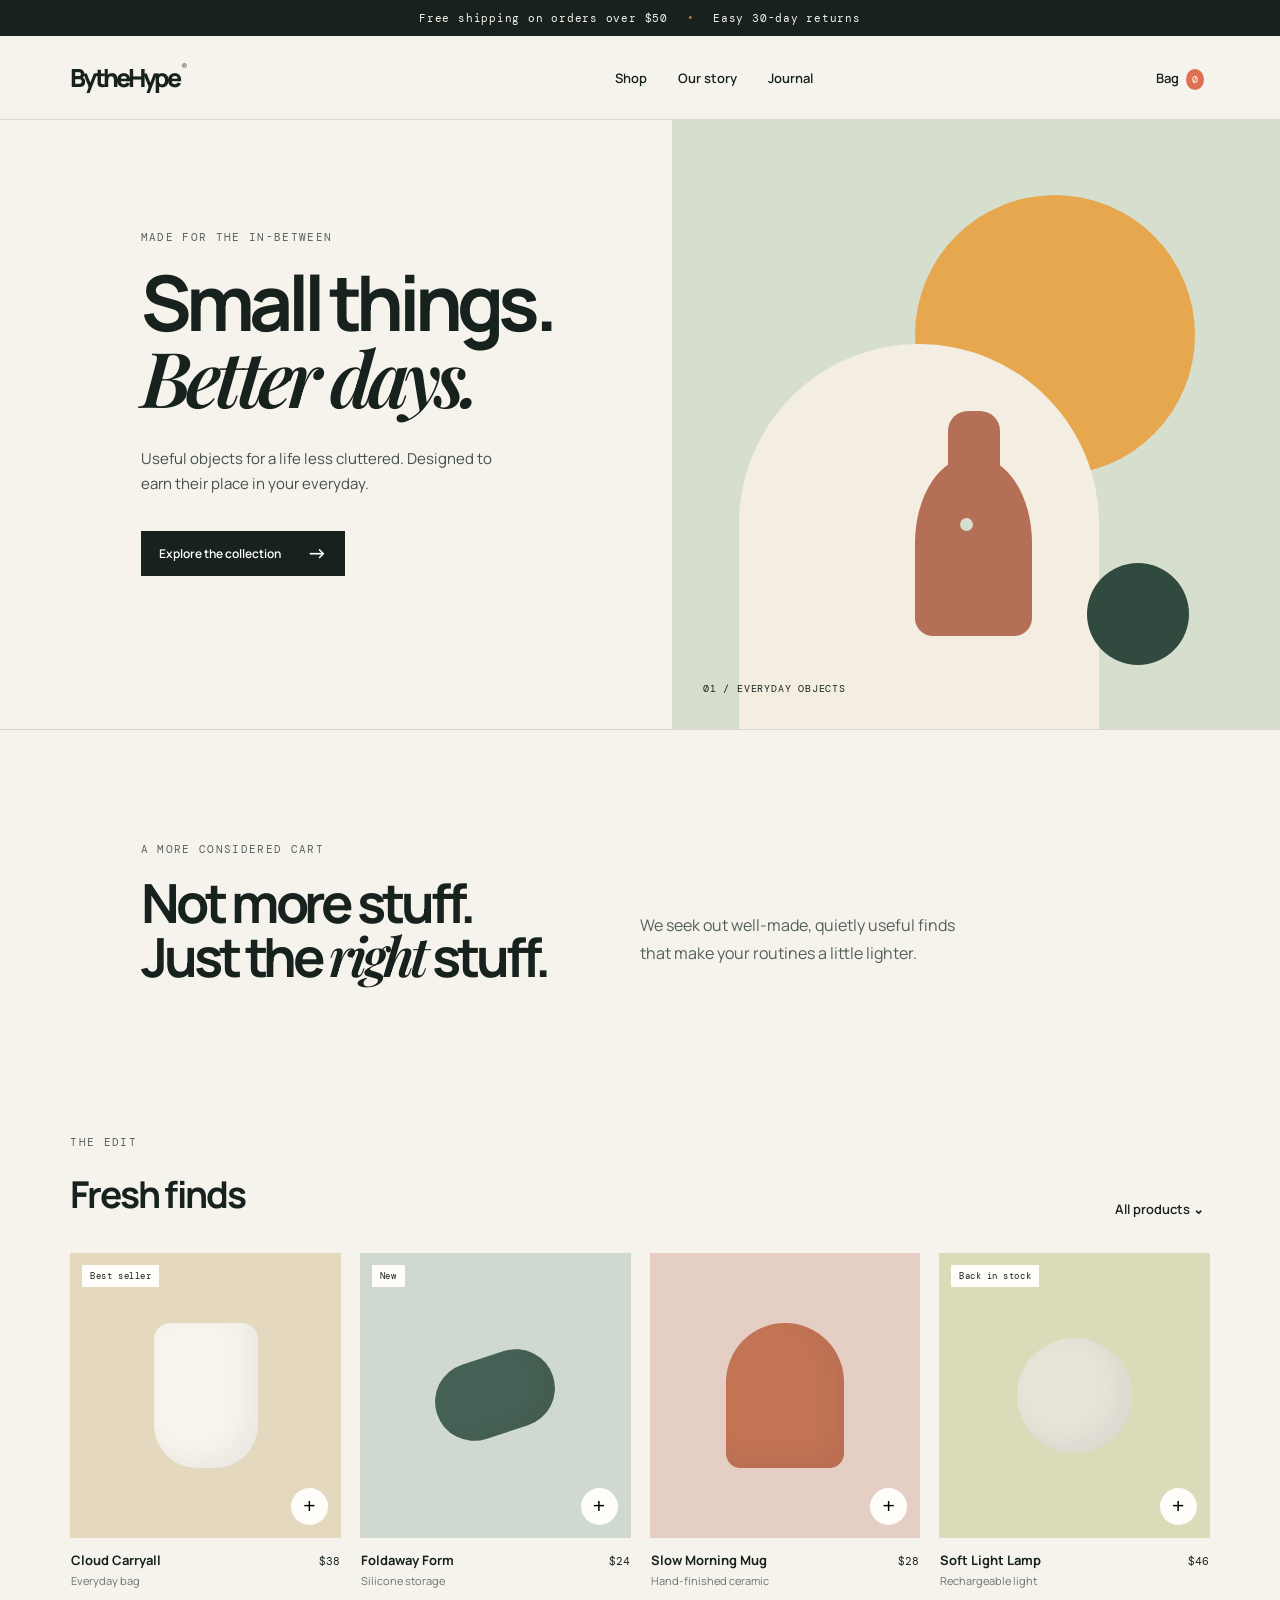
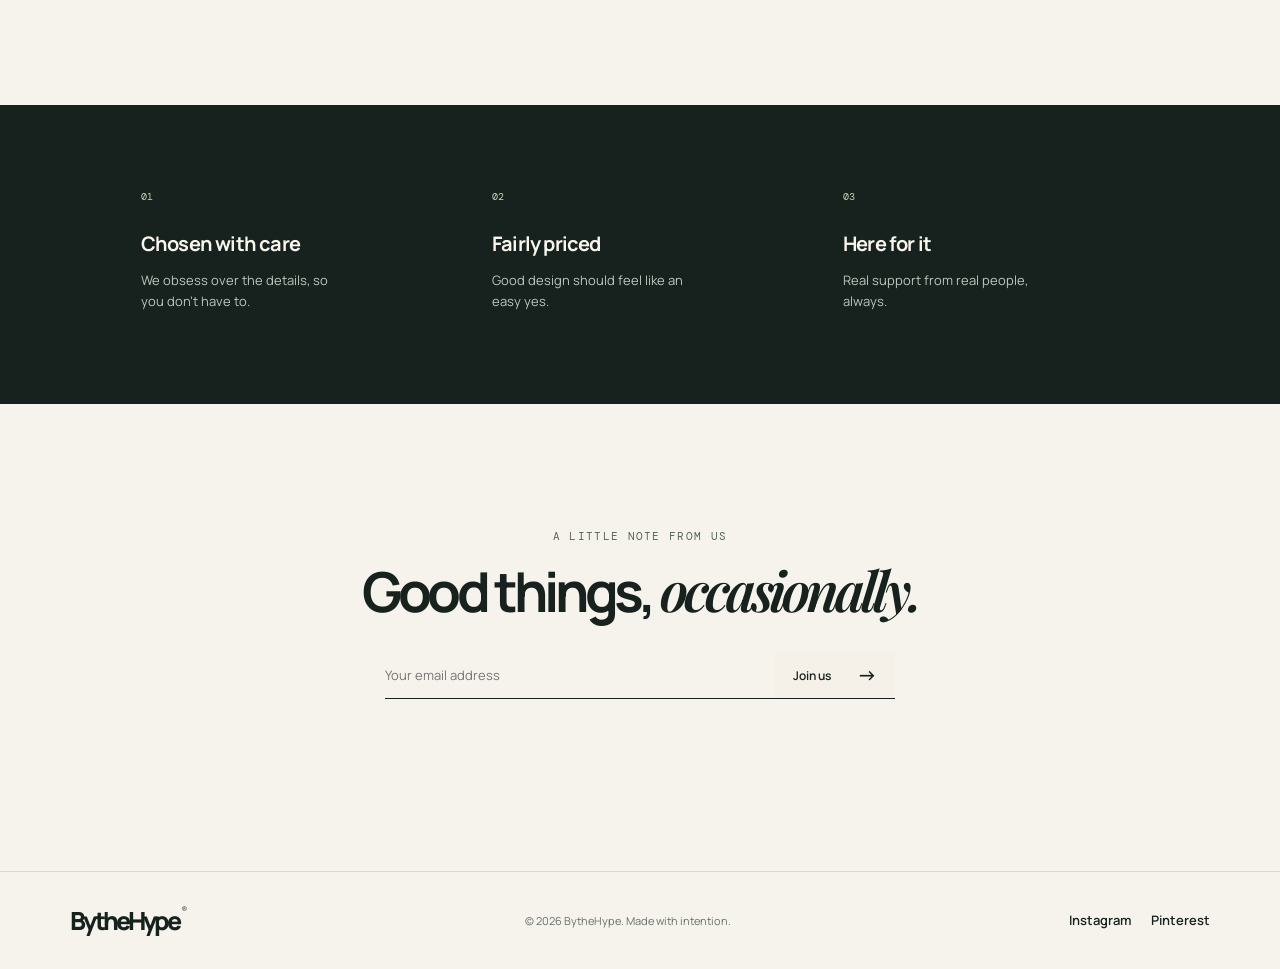
==== index.html @ 037c8b14 "Publish BytheHype storefront" ====
<!doctype html>
<html lang="en">
  <head>
    <meta charset="UTF-8" />
    <meta name="viewport" content="width=device-width, initial-scale=1.0" />
    <meta name="description" content="BytheHype — thoughtful everyday essentials." />
    <title>BytheHype — Everyday essentials</title>
    <link rel="preconnect" href="https://fonts.googleapis.com" />
    <link rel="preconnect" href="https://fonts.gstatic.com" crossorigin />
    <link href="https://fonts.googleapis.com/css2?family=DM+Mono&family=Manrope:wght@400;500;600;700;800&family=Playfair+Display:ital,wght@0,600;0,700;1,600&display=swap" rel="stylesheet" />
    <link rel="stylesheet" href="styles.css" />
  </head>
  <body>
    <div class="announcement">Free shipping on orders over $50 <span>•</span> Easy 30-day returns</div>
    <header>
      <a class="brand" href="#top">BytheHype<span>®</span></a>
      <nav aria-label="Main navigation">
        <a href="#shop">Shop</a><a href="#story">Our story</a><a href="#journal">Journal</a>
      </nav>
      <button class="cart-button" id="cartButton" aria-label="Open shopping bag">Bag <span id="cartCount">0</span></button>
    </header>

    <main id="top">
      <section class="hero">
        <div class="hero-copy">
          <p class="eyebrow">Made for the in-between</p>
          <h1>Small things.<br /><em>Better days.</em></h1>
          <p class="hero-text">Useful objects for a life less cluttered. Designed to earn their place in your everyday.</p>
          <a class="button dark" href="#shop">Explore the collection <span>→</span></a>
        </div>
        <div class="hero-art" aria-label="Minimal product arrangement illustration">
          <div class="sun"></div><div class="arch"></div><div class="vase"><i></i></div><div class="orb"></div><p>01 / EVERYDAY OBJECTS</p>
        </div>
      </section>

      <section class="intro" id="story">
        <p class="eyebrow">A more considered cart</p>
        <h2>Not more stuff.<br />Just the <em>right</em> stuff.</h2>
        <p>We seek out well-made, quietly useful finds that make your routines a little lighter.</p>
      </section>

      <section class="shop-section" id="shop">
        <div class="section-heading"><div><p class="eyebrow">The edit</p><h2>Fresh finds</h2></div><button class="text-button" id="filterButton">All products <span>⌄</span></button></div>
        <div class="products" id="products"></div>
      </section>

      <section class="promise">
        <div><span>01</span><h3>Chosen with care</h3><p>We obsess over the details, so you don't have to.</p></div>
        <div><span>02</span><h3>Fairly priced</h3><p>Good design should feel like an easy yes.</p></div>
        <div><span>03</span><h3>Here for it</h3><p>Real support from real people, always.</p></div>
      </section>

      <section class="newsletter" id="journal"><p class="eyebrow">A little note from us</p><h2>Good things, <em>occasionally.</em></h2><form id="newsletterForm"><label class="sr-only" for="email">Email address</label><input id="email" type="email" placeholder="Your email address" required /><button class="button light" type="submit">Join us <span>→</span></button></form><p class="form-message" id="formMessage" aria-live="polite"></p></section>
    </main>

    <footer><a class="brand" href="#top">BytheHype<span>®</span></a><p>© 2026 BytheHype. Made with intention.</p><div><a href="#">Instagram</a><a href="#">Pinterest</a></div></footer>
    <aside class="cart" id="cart" aria-label="Shopping bag" aria-hidden="true"><div class="cart-head"><h2>Your bag</h2><button id="closeCart" aria-label="Close cart">×</button></div><div id="cartItems" class="cart-items"><p class="empty">Your bag is waiting for something good.</p></div><div class="cart-bottom"><div><span>Subtotal</span><strong id="subtotal">$0.00</strong></div><button class="button dark full" id="checkout">Checkout <span>→</span></button></div></aside>
    <div class="overlay" id="overlay"></div>
    <script src="app.js"></script>
  </body>
</html>
---- styles.css ----
:root{--ink:#17221e;--cream:#f6f3ed;--paper:#fffdf9;--coral:#df6f52;--sage:#b7c5a7;--line:#d9d7cf}*{box-sizing:border-box}html{scroll-behavior:smooth}body{margin:0;background:var(--cream);color:var(--ink);font-family:Manrope,Arial,sans-serif}.announcement{background:var(--ink);color:#f8f5ed;text-align:center;font:11px 'DM Mono',monospace;letter-spacing:.07em;padding:11px}.announcement span{color:var(--coral);margin:0 11px}header{height:84px;padding:0 5.5vw;display:flex;align-items:center;justify-content:space-between;border-bottom:1px solid var(--line)}.brand{color:var(--ink);text-decoration:none;font-size:25px;font-weight:800;letter-spacing:-.12em}.brand span{font:8px 'DM Mono';vertical-align:top;margin-left:3px;letter-spacing:0}nav{display:flex;gap:31px;margin-left:90px}nav a,footer a{color:var(--ink);text-decoration:none;font-size:13px;font-weight:600}.cart-button,.text-button{border:0;background:none;color:var(--ink);font:600 13px Manrope;cursor:pointer}.cart-button span{background:var(--coral);border-radius:50%;color:white;font:10px 'DM Mono';padding:4px 6px;margin-left:4px}.hero{display:grid;grid-template-columns:1.05fr .95fr;min-height:610px;border-bottom:1px solid var(--line)}.hero-copy{padding:110px 9vw 85px 11vw}.eyebrow{font:11px 'DM Mono';letter-spacing:.12em;text-transform:uppercase;margin:0 0 20px;color:#56645d}.hero h1,.intro h2,.newsletter h2{font-size:clamp(48px,6vw,82px);letter-spacing:-.075em;line-height:.98;margin:0;font-weight:700}.hero h1 em,.intro em,.newsletter em{font-family:'Playfair Display',serif;font-weight:600}.hero-text{max-width:365px;line-height:1.7;font-size:15px;color:#435049;margin:29px 0 34px}.button{display:inline-flex;gap:26px;align-items:center;padding:14px 18px;text-decoration:none;border:0;font:600 12px Manrope;cursor:pointer}.dark{background:var(--ink);color:#fff}.light{background:#f5f1e8;color:var(--ink)}.button span{font-size:20px;line-height:10px}.hero-art{background:#d6dfce;position:relative;overflow:hidden}.hero-art p{position:absolute;bottom:24px;left:31px;font:10px 'DM Mono';letter-spacing:.08em}.sun{position:absolute;width:280px;height:280px;border-radius:50%;background:#e7a74f;top:75px;right:14%}.arch{position:absolute;width:360px;height:475px;border-radius:180px 180px 0 0;background:#f4eee2;bottom:-90px;left:11%}.vase{position:absolute;width:117px;height:179px;background:#b56f57;border-radius:48% 48% 18px 18px;bottom:93px;left:40%;z-index:1}.vase:before{content:'';position:absolute;width:52px;height:80px;top:-46px;left:33px;background:#b56f57;border-radius:20px 20px 0 0}.vase i{position:absolute;width:13px;height:13px;background:#d6dfce;border-radius:50%;top:61px;left:45px}.orb{position:absolute;width:102px;height:102px;border-radius:50%;background:#304a3f;bottom:64px;right:15%;z-index:1}.intro{padding:112px 11vw;display:grid;grid-template-columns:1fr 1fr;align-items:end}.intro .eyebrow{grid-column:1/-1}.intro h2{font-size:54px}.intro>p:last-child{max-width:330px;line-height:1.7;color:#526058}.shop-section{padding:40px 5.5vw 104px}.section-heading{display:flex;justify-content:space-between;align-items:end;margin-bottom:34px}.section-heading h2{font-size:37px;margin:0;letter-spacing:-.055em}.products{display:grid;grid-template-columns:repeat(4,1fr);gap:19px}.product-card{min-width:0}.product-image{height:285px;position:relative;display:flex;align-items:center;justify-content:center;overflow:hidden}.product-image .shape{box-shadow:inset -12px -10px 25px #0000000c}.product-card:nth-child(1) .product-image{background:#e4d8bf}.product-card:nth-child(2) .product-image{background:#cfd9d0}.product-card:nth-child(3) .product-image{background:#e5cfc5}.product-card:nth-child(4) .product-image{background:#d9dbb9}.shape.one{width:104px;height:145px;background:#f7f3ed;border-radius:16px 16px 43px 43px}.shape.two{width:122px;height:78px;background:#466155;border-radius:40px;transform:rotate(-18deg)}.shape.three{width:118px;height:145px;background:#c37455;border-radius:60px 60px 15px 15px}.shape.four{width:115px;height:115px;border-radius:50%;background:#e8e3d9}.tag{position:absolute;top:12px;left:12px;background:var(--paper);padding:5px 8px;font:9px 'DM Mono';letter-spacing:.06em}.quick-add{position:absolute;bottom:13px;right:13px;border:0;background:var(--paper);width:37px;height:37px;border-radius:50%;font-size:21px;cursor:pointer}.product-info{display:flex;justify-content:space-between;gap:10px;padding:13px 1px}.product-info h3,.product-info p{margin:0;font-size:13px}.product-info h3{font-weight:700}.product-info small{display:block;color:#68736d;font-size:11px;margin-top:4px}.product-info p{font-family:'DM Mono';font-size:11px;padding-top:3px}.promise{background:var(--ink);color:#f8f5ed;padding:78px 11vw;display:grid;grid-template-columns:repeat(3,1fr);gap:55px}.promise span{font:10px 'DM Mono';color:#c7d5b7}.promise h3{font-size:20px;margin:25px 0 8px;letter-spacing:-.04em}.promise p{font-size:13px;line-height:1.65;color:#bdc6be;max-width:210px}.newsletter{text-align:center;padding:125px 20px 130px}.newsletter h2{font-size:55px}.newsletter form{display:flex;justify-content:center;margin:34px auto 0;max-width:510px;border-bottom:1px solid var(--ink)}input{border:0;background:transparent;outline:0;flex:1;padding:12px 0;font:13px Manrope}.form-message{font-size:12px;min-height:18px;color:#526058}footer{display:flex;justify-content:space-between;align-items:center;border-top:1px solid var(--line);padding:30px 5.5vw}footer p{font-size:11px;color:#66716b}footer div{display:flex;gap:20px}.cart{position:fixed;z-index:4;right:0;top:0;width:min(420px,100%);height:100dvh;background:var(--paper);transform:translateX(105%);transition:.3s ease;display:flex;flex-direction:column;padding:28px}.cart.open{transform:translateX(0)}.cart-head{display:flex;justify-content:space-between;align-items:center;border-bottom:1px solid var(--line);padding-bottom:18px}.cart-head h2{font-size:24px;margin:0}.cart-head button{border:0;background:0;font-size:30px;cursor:pointer}.cart-items{flex:1;padding:18px 0}.empty{color:#66716b;font-size:14px}.cart-row{display:flex;gap:13px;margin-bottom:16px}.cart-thumb{width:57px;height:57px;background:#d6dfce}.cart-row p{margin:0;font-size:12px;line-height:1.6}.cart-row button{border:0;background:none;text-decoration:underline;font-size:11px;padding:0;cursor:pointer}.cart-bottom{border-top:1px solid var(--line);padding-top:18px}.cart-bottom>div{display:flex;justify-content:space-between;margin-bottom:15px;font-size:13px}.full{width:100%;justify-content:space-between}.overlay{position:fixed;inset:0;background:#17221e66;z-index:3;opacity:0;pointer-events:none;transition:.3s}.overlay.visible{opacity:1;pointer-events:auto}.sr-only{position:absolute;left:-9999px}@media(max-width:700px){header{height:66px;padding:0 6vw}nav{display:none}.hero{grid-template-columns:1fr}.hero-copy{padding:75px 9vw}.hero-art{height:400px}.intro{display:block;padding:80px 9vw}.intro h2{font-size:43px}.intro>p:last-child{margin-top:28px}.products{grid-template-columns:repeat(2,1fr);gap:14px}.product-image{height:210px}.shop-section{padding:30px 6vw 75px}.promise{grid-template-columns:1fr;padding:60px 9vw;gap:25px}.newsletter{padding:85px 20px}.newsletter h2{font-size:43px}.newsletter form{align-items:end}footer{flex-wrap:wrap;gap:15px}footer p{order:3;width:100%}}
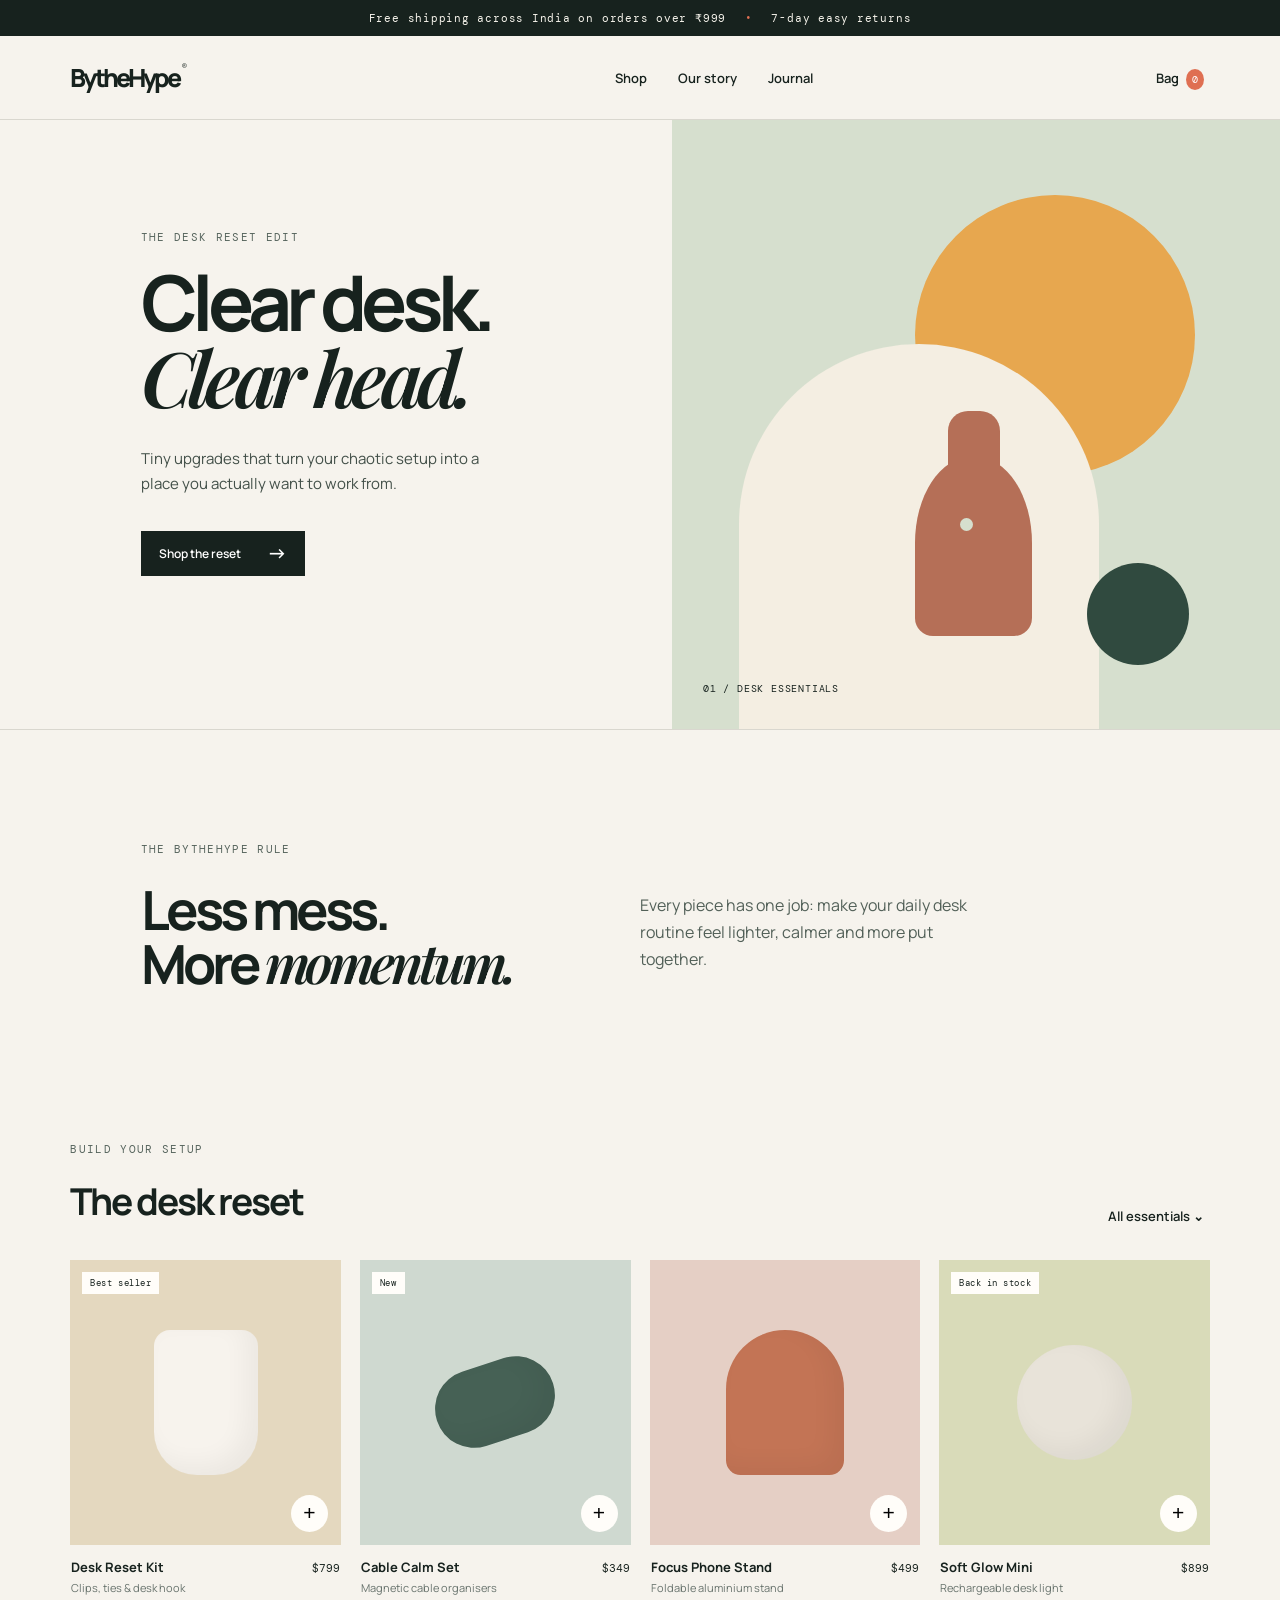
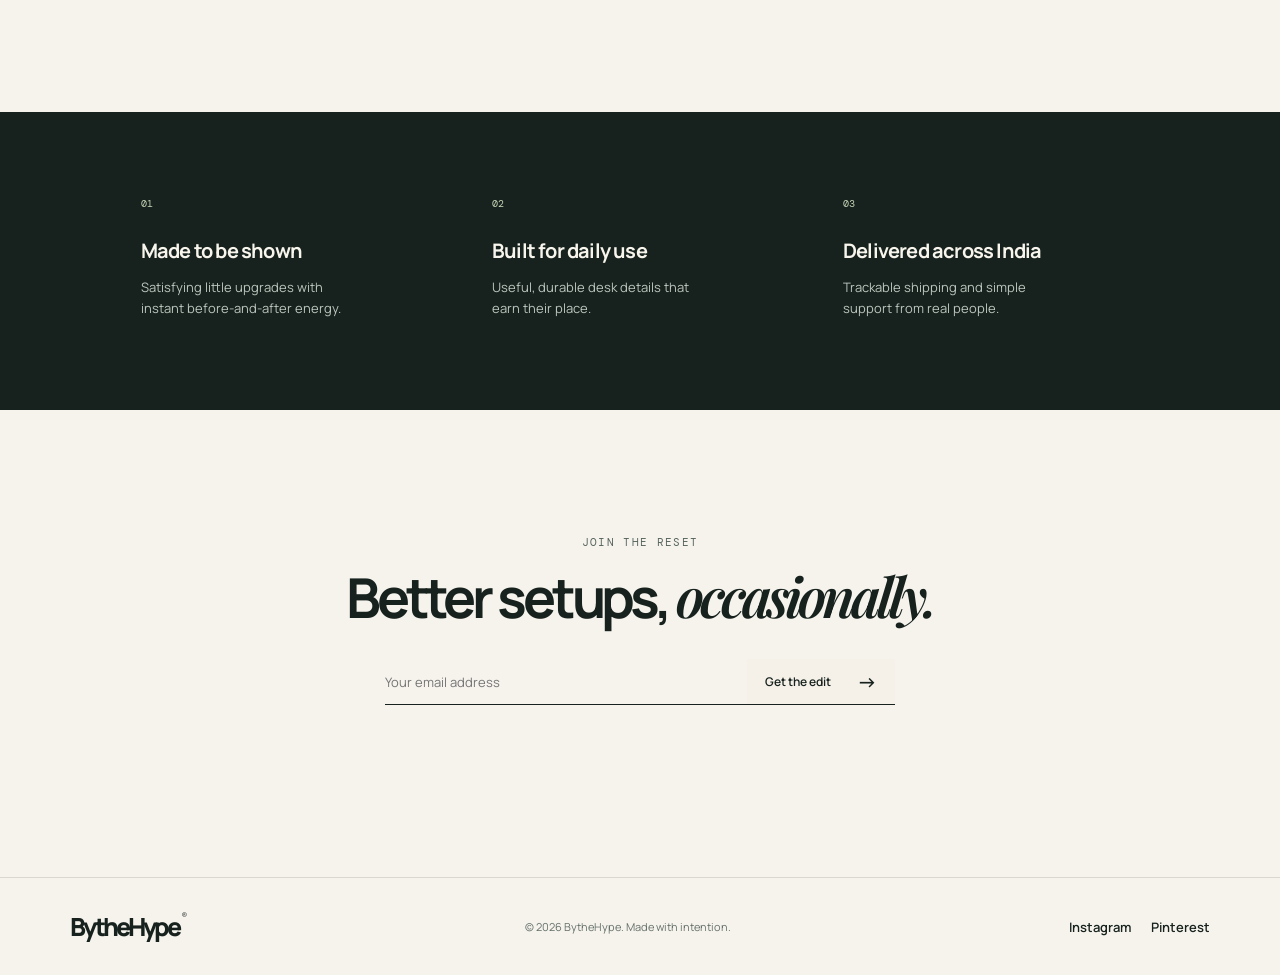
==== commit efb95d9c: "Add Desk Reset collection" ====
--- a/index.html
+++ b/index.html
@@ -3,15 +3,15 @@
   <head>
     <meta charset="UTF-8" />
     <meta name="viewport" content="width=device-width, initial-scale=1.0" />
-    <meta name="description" content="BytheHype — thoughtful everyday essentials." />
-    <title>BytheHype — Everyday essentials</title>
+    <meta name="description" content="BytheHype — desk essentials for a clearer day." />
+    <title>BytheHype — Reset your desk</title>
     <link rel="preconnect" href="https://fonts.googleapis.com" />
     <link rel="preconnect" href="https://fonts.gstatic.com" crossorigin />
     <link href="https://fonts.googleapis.com/css2?family=DM+Mono&family=Manrope:wght@400;500;600;700;800&family=Playfair+Display:ital,wght@0,600;0,700;1,600&display=swap" rel="stylesheet" />
     <link rel="stylesheet" href="styles.css" />
   </head>
   <body>
-    <div class="announcement">Free shipping on orders over $50 <span>•</span> Easy 30-day returns</div>
+    <div class="announcement">Free shipping across India on orders over ₹999 <span>•</span> 7-day easy returns</div>
     <header>
       <a class="brand" href="#top">BytheHype<span>®</span></a>
       <nav aria-label="Main navigation">
@@ -23,34 +23,34 @@
     <main id="top">
       <section class="hero">
         <div class="hero-copy">
-          <p class="eyebrow">Made for the in-between</p>
-          <h1>Small things.<br /><em>Better days.</em></h1>
-          <p class="hero-text">Useful objects for a life less cluttered. Designed to earn their place in your everyday.</p>
-          <a class="button dark" href="#shop">Explore the collection <span>→</span></a>
+          <p class="eyebrow">The desk reset edit</p>
+          <h1>Clear desk.<br /><em>Clear head.</em></h1>
+          <p class="hero-text">Tiny upgrades that turn your chaotic setup into a place you actually want to work from.</p>
+          <a class="button dark" href="#shop">Shop the reset <span>→</span></a>
         </div>
         <div class="hero-art" aria-label="Minimal product arrangement illustration">
-          <div class="sun"></div><div class="arch"></div><div class="vase"><i></i></div><div class="orb"></div><p>01 / EVERYDAY OBJECTS</p>
+          <div class="sun"></div><div class="arch"></div><div class="vase"><i></i></div><div class="orb"></div><p>01 / DESK ESSENTIALS</p>
         </div>
       </section>
 
       <section class="intro" id="story">
-        <p class="eyebrow">A more considered cart</p>
-        <h2>Not more stuff.<br />Just the <em>right</em> stuff.</h2>
-        <p>We seek out well-made, quietly useful finds that make your routines a little lighter.</p>
+        <p class="eyebrow">The BytheHype rule</p>
+        <h2>Less mess.<br />More <em>momentum.</em></h2>
+        <p>Every piece has one job: make your daily desk routine feel lighter, calmer and more put together.</p>
       </section>
 
       <section class="shop-section" id="shop">
-        <div class="section-heading"><div><p class="eyebrow">The edit</p><h2>Fresh finds</h2></div><button class="text-button" id="filterButton">All products <span>⌄</span></button></div>
+        <div class="section-heading"><div><p class="eyebrow">Build your setup</p><h2>The desk reset</h2></div><button class="text-button" id="filterButton">All essentials <span>⌄</span></button></div>
         <div class="products" id="products"></div>
       </section>
 
       <section class="promise">
-        <div><span>01</span><h3>Chosen with care</h3><p>We obsess over the details, so you don't have to.</p></div>
-        <div><span>02</span><h3>Fairly priced</h3><p>Good design should feel like an easy yes.</p></div>
-        <div><span>03</span><h3>Here for it</h3><p>Real support from real people, always.</p></div>
+        <div><span>01</span><h3>Made to be shown</h3><p>Satisfying little upgrades with instant before-and-after energy.</p></div>
+        <div><span>02</span><h3>Built for daily use</h3><p>Useful, durable desk details that earn their place.</p></div>
+        <div><span>03</span><h3>Delivered across India</h3><p>Trackable shipping and simple support from real people.</p></div>
       </section>
 
-      <section class="newsletter" id="journal"><p class="eyebrow">A little note from us</p><h2>Good things, <em>occasionally.</em></h2><form id="newsletterForm"><label class="sr-only" for="email">Email address</label><input id="email" type="email" placeholder="Your email address" required /><button class="button light" type="submit">Join us <span>→</span></button></form><p class="form-message" id="formMessage" aria-live="polite"></p></section>
+      <section class="newsletter" id="journal"><p class="eyebrow">Join the reset</p><h2>Better setups, <em>occasionally.</em></h2><form id="newsletterForm"><label class="sr-only" for="email">Email address</label><input id="email" type="email" placeholder="Your email address" required /><button class="button light" type="submit">Get the edit <span>→</span></button></form><p class="form-message" id="formMessage" aria-live="polite"></p></section>
     </main>
 
     <footer><a class="brand" href="#top">BytheHype<span>®</span></a><p>© 2026 BytheHype. Made with intention.</p><div><a href="#">Instagram</a><a href="#">Pinterest</a></div></footer>
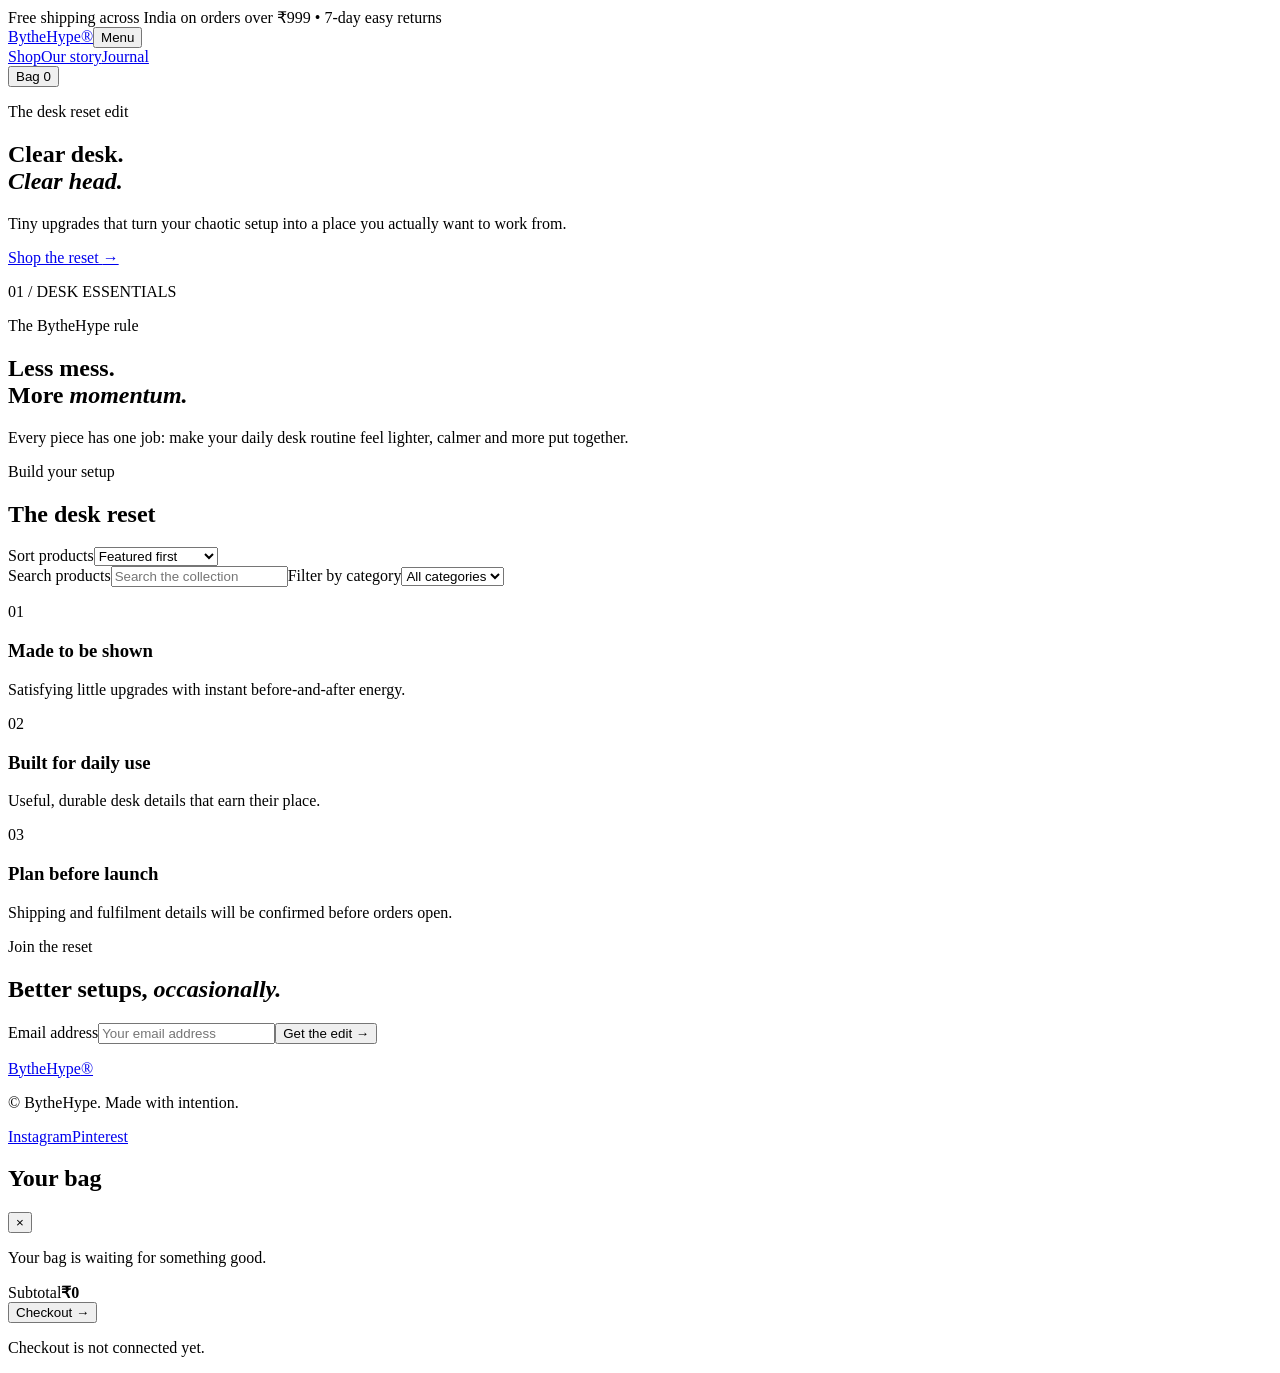
==== commit 007329e6: "Add persistent BytheHype storefront foundation" ====
--- a/index.html
+++ b/index.html
@@ -3,59 +3,25 @@
   <head>
     <meta charset="UTF-8" />
     <meta name="viewport" content="width=device-width, initial-scale=1.0" />
-    <meta name="description" content="BytheHype — desk essentials for a clearer day." />
-    <title>BytheHype — Reset your desk</title>
+    <meta name="description" content="BytheHype — aesthetic desk and home organisation for a clearer day." />
+    <title>BytheHype — Clear desk. Clear head.</title>
     <link rel="preconnect" href="https://fonts.googleapis.com" />
     <link rel="preconnect" href="https://fonts.gstatic.com" crossorigin />
     <link href="https://fonts.googleapis.com/css2?family=DM+Mono&family=Manrope:wght@400;500;600;700;800&family=Playfair+Display:ital,wght@0,600;0,700;1,600&display=swap" rel="stylesheet" />
-    <link rel="stylesheet" href="styles.css" />
+    <link rel="stylesheet" href="css/styles.css" />
   </head>
   <body>
-    <div class="announcement">Free shipping across India on orders over ₹999 <span>•</span> 7-day easy returns</div>
-    <header>
-      <a class="brand" href="#top">BytheHype<span>®</span></a>
-      <nav aria-label="Main navigation">
-        <a href="#shop">Shop</a><a href="#story">Our story</a><a href="#journal">Journal</a>
-      </nav>
-      <button class="cart-button" id="cartButton" aria-label="Open shopping bag">Bag <span id="cartCount">0</span></button>
-    </header>
-
+    <div class="announcement" id="announcement">Free shipping across India on orders over ₹999 <span>•</span> 7-day easy returns</div>
+    <header><a class="brand" id="brand" href="#top">BytheHype<span>®</span></a><button class="menu-button" id="menuButton" aria-label="Open menu" aria-expanded="false">Menu</button><nav id="mainNav" aria-label="Main navigation"><a href="#shop">Shop</a><a href="#story">Our story</a><a href="#journal">Journal</a></nav><button class="cart-button" id="cartButton" aria-label="Open shopping bag">Bag <span id="cartCount">0</span></button></header>
     <main id="top">
-      <section class="hero">
-        <div class="hero-copy">
-          <p class="eyebrow">The desk reset edit</p>
-          <h1>Clear desk.<br /><em>Clear head.</em></h1>
-          <p class="hero-text">Tiny upgrades that turn your chaotic setup into a place you actually want to work from.</p>
-          <a class="button dark" href="#shop">Shop the reset <span>→</span></a>
-        </div>
-        <div class="hero-art" aria-label="Minimal product arrangement illustration">
-          <div class="sun"></div><div class="arch"></div><div class="vase"><i></i></div><div class="orb"></div><p>01 / DESK ESSENTIALS</p>
-        </div>
-      </section>
-
-      <section class="intro" id="story">
-        <p class="eyebrow">The BytheHype rule</p>
-        <h2>Less mess.<br />More <em>momentum.</em></h2>
-        <p>Every piece has one job: make your daily desk routine feel lighter, calmer and more put together.</p>
-      </section>
-
-      <section class="shop-section" id="shop">
-        <div class="section-heading"><div><p class="eyebrow">Build your setup</p><h2>The desk reset</h2></div><button class="text-button" id="filterButton">All essentials <span>⌄</span></button></div>
-        <div class="products" id="products"></div>
-      </section>
-
-      <section class="promise">
-        <div><span>01</span><h3>Made to be shown</h3><p>Satisfying little upgrades with instant before-and-after energy.</p></div>
-        <div><span>02</span><h3>Built for daily use</h3><p>Useful, durable desk details that earn their place.</p></div>
-        <div><span>03</span><h3>Delivered across India</h3><p>Trackable shipping and simple support from real people.</p></div>
-      </section>
-
+      <section class="hero"><div class="hero-copy"><p class="eyebrow">The desk reset edit</p><h1>Clear desk.<br /><em>Clear head.</em></h1><p class="hero-text">Tiny upgrades that turn your chaotic setup into a place you actually want to work from.</p><a class="button dark" href="#shop">Shop the reset <span>→</span></a></div><div class="hero-art" aria-label="Minimal desk arrangement illustration"><div class="sun"></div><div class="arch"></div><div class="vase"><i></i></div><div class="orb"></div><p>01 / DESK ESSENTIALS</p></div></section>
+      <section class="intro" id="story"><p class="eyebrow">The BytheHype rule</p><h2>Less mess.<br />More <em>momentum.</em></h2><p>Every piece has one job: make your daily desk routine feel lighter, calmer and more put together.</p></section>
+      <section class="shop-section" id="shop"><div class="section-heading"><div><p class="eyebrow">Build your setup</p><h2>The desk reset</h2></div><label class="sr-only" for="sortProducts">Sort products</label><select id="sortProducts" class="select-control"><option value="featured">Featured first</option><option value="price-low">Price: low to high</option><option value="price-high">Price: high to low</option><option value="rating">Top rated</option></select></div><div class="catalog-controls"><label for="productSearch" class="sr-only">Search products</label><input id="productSearch" type="search" placeholder="Search the collection" /><label for="categoryFilter" class="sr-only">Filter by category</label><select id="categoryFilter" class="select-control"><option value="all">All categories</option></select></div><p id="catalogStatus" class="catalog-status" aria-live="polite"></p><div class="products" id="products" aria-live="polite"></div></section>
+      <section class="promise"><div><span>01</span><h3>Made to be shown</h3><p>Satisfying little upgrades with instant before-and-after energy.</p></div><div><span>02</span><h3>Built for daily use</h3><p>Useful, durable desk details that earn their place.</p></div><div><span>03</span><h3>Plan before launch</h3><p>Shipping and fulfilment details will be confirmed before orders open.</p></div></section>
       <section class="newsletter" id="journal"><p class="eyebrow">Join the reset</p><h2>Better setups, <em>occasionally.</em></h2><form id="newsletterForm"><label class="sr-only" for="email">Email address</label><input id="email" type="email" placeholder="Your email address" required /><button class="button light" type="submit">Get the edit <span>→</span></button></form><p class="form-message" id="formMessage" aria-live="polite"></p></section>
     </main>
-
-    <footer><a class="brand" href="#top">BytheHype<span>®</span></a><p>© 2026 BytheHype. Made with intention.</p><div><a href="#">Instagram</a><a href="#">Pinterest</a></div></footer>
-    <aside class="cart" id="cart" aria-label="Shopping bag" aria-hidden="true"><div class="cart-head"><h2>Your bag</h2><button id="closeCart" aria-label="Close cart">×</button></div><div id="cartItems" class="cart-items"><p class="empty">Your bag is waiting for something good.</p></div><div class="cart-bottom"><div><span>Subtotal</span><strong id="subtotal">$0.00</strong></div><button class="button dark full" id="checkout">Checkout <span>→</span></button></div></aside>
-    <div class="overlay" id="overlay"></div>
-    <script src="app.js"></script>
+    <footer><a class="brand" href="#top">BytheHype<span>®</span></a><p>© <span id="year"></span> BytheHype. Made with intention.</p><div><a id="instagramLink" href="#">Instagram</a><a id="pinterestLink" href="#">Pinterest</a></div></footer>
+    <aside class="cart" id="cart" aria-label="Shopping bag" aria-hidden="true"><div class="cart-head"><h2>Your bag</h2><button id="closeCart" aria-label="Close cart">×</button></div><div id="cartItems" class="cart-items"><p class="empty">Your bag is waiting for something good.</p></div><div class="cart-bottom"><div><span>Subtotal</span><strong id="subtotal">₹0</strong></div><button class="button dark full" id="checkout">Checkout <span>→</span></button><p class="checkout-note">Checkout is not connected yet.</p></div></aside><div class="overlay" id="overlay"></div>
+    <script src="js/app.js"></script>
   </body>
 </html>
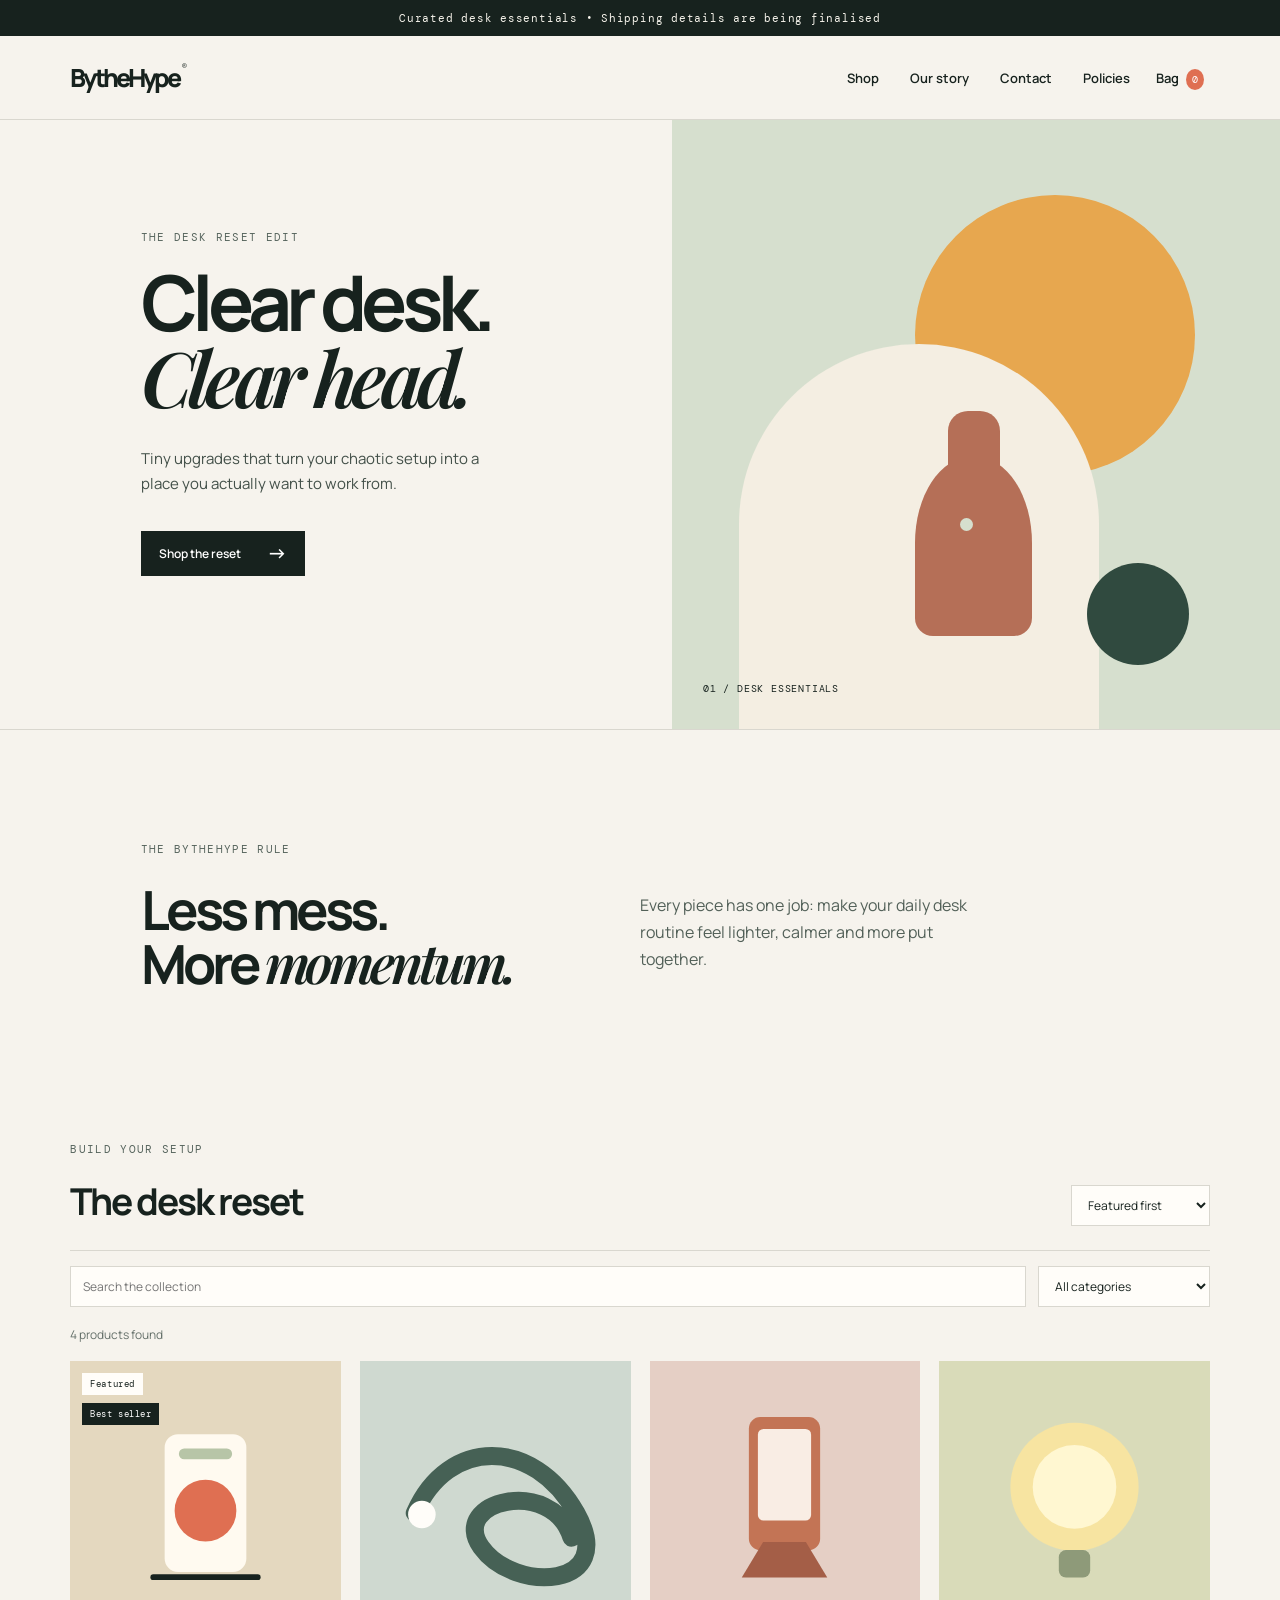
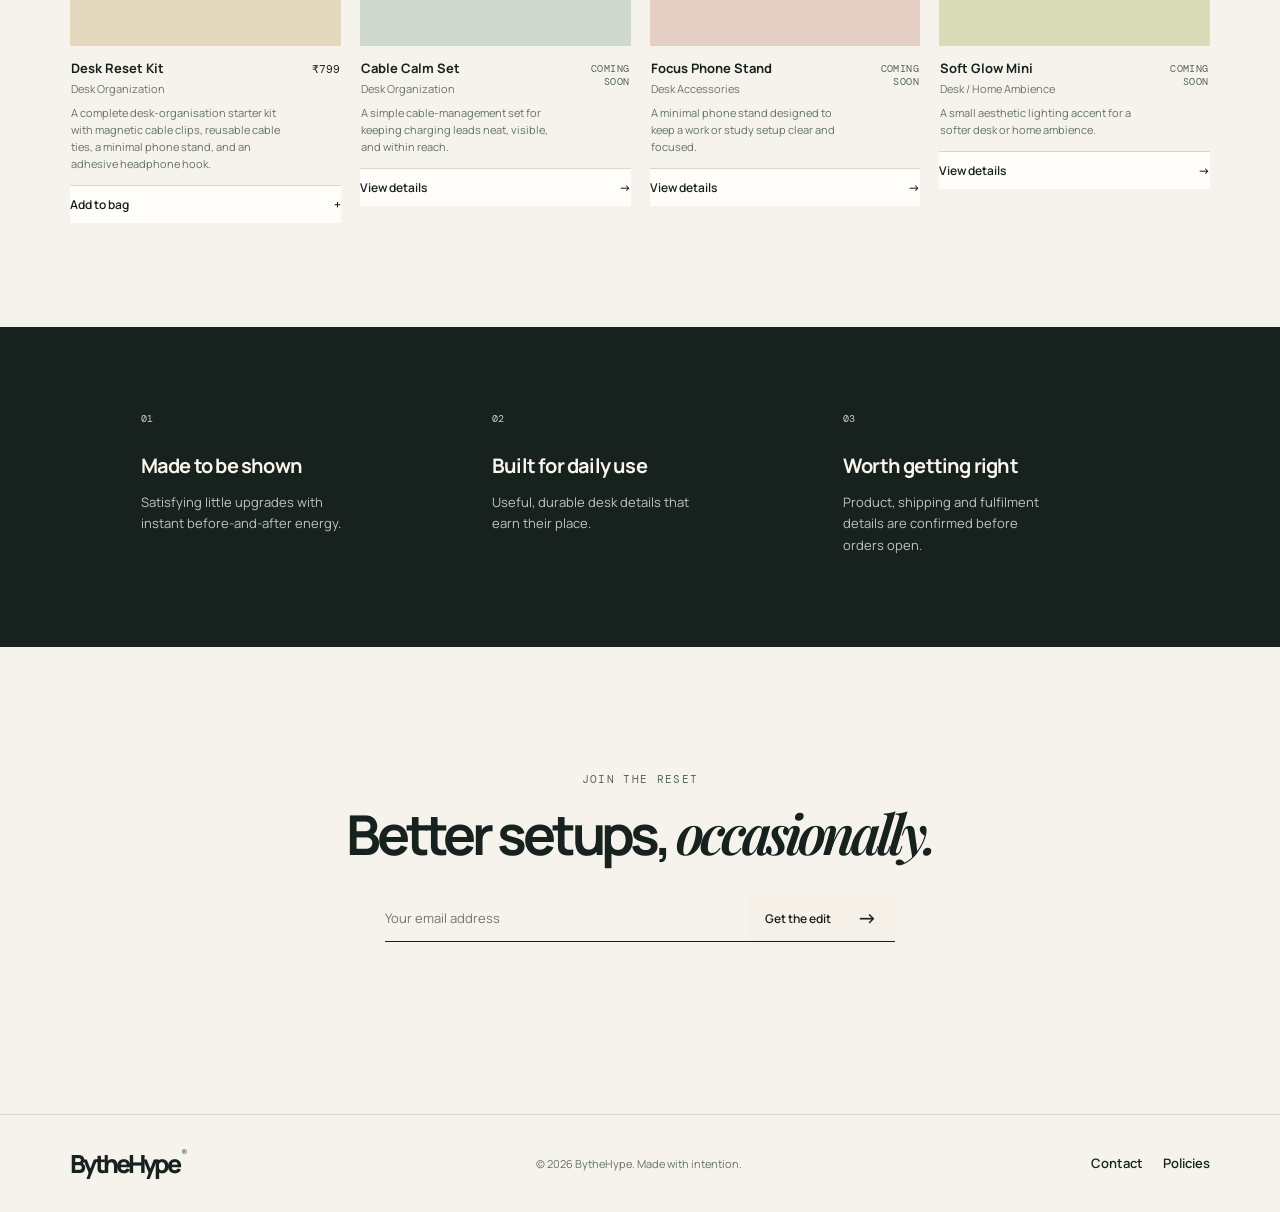
==== commit b50f4804: "Launch-ready BytheHype storefront foundation" ====
--- a/index.html
+++ b/index.html
@@ -3,25 +3,48 @@
   <head>
     <meta charset="UTF-8" />
     <meta name="viewport" content="width=device-width, initial-scale=1.0" />
-    <meta name="description" content="BytheHype — aesthetic desk and home organisation for a clearer day." />
+    <meta name="description" content="BytheHype brings together thoughtful desk and home organisation for a clearer day." />
+    <meta name="robots" content="index,follow" />
+    <link rel="canonical" href="https://tanmaymansukh.github.io/bythehype-storefront/" />
+    <meta property="og:type" content="website" />
+    <meta property="og:title" content="BytheHype — Clear desk. Clear head." />
+    <meta property="og:description" content="Thoughtful desk and home organisation for a clearer day." />
+    <meta property="og:url" content="https://tanmaymansukh.github.io/bythehype-storefront/" />
+    <meta property="og:site_name" content="BytheHype" />
     <title>BytheHype — Clear desk. Clear head.</title>
+    <link rel="icon" href="favicon.svg" type="image/svg+xml" />
     <link rel="preconnect" href="https://fonts.googleapis.com" />
     <link rel="preconnect" href="https://fonts.gstatic.com" crossorigin />
     <link href="https://fonts.googleapis.com/css2?family=DM+Mono&family=Manrope:wght@400;500;600;700;800&family=Playfair+Display:ital,wght@0,600;0,700;1,600&display=swap" rel="stylesheet" />
     <link rel="stylesheet" href="css/styles.css" />
   </head>
   <body>
-    <div class="announcement" id="announcement">Free shipping across India on orders over ₹999 <span>•</span> 7-day easy returns</div>
-    <header><a class="brand" id="brand" href="#top">BytheHype<span>®</span></a><button class="menu-button" id="menuButton" aria-label="Open menu" aria-expanded="false">Menu</button><nav id="mainNav" aria-label="Main navigation"><a href="#shop">Shop</a><a href="#story">Our story</a><a href="#journal">Journal</a></nav><button class="cart-button" id="cartButton" aria-label="Open shopping bag">Bag <span id="cartCount">0</span></button></header>
-    <main id="top">
-      <section class="hero"><div class="hero-copy"><p class="eyebrow">The desk reset edit</p><h1>Clear desk.<br /><em>Clear head.</em></h1><p class="hero-text">Tiny upgrades that turn your chaotic setup into a place you actually want to work from.</p><a class="button dark" href="#shop">Shop the reset <span>→</span></a></div><div class="hero-art" aria-label="Minimal desk arrangement illustration"><div class="sun"></div><div class="arch"></div><div class="vase"><i></i></div><div class="orb"></div><p>01 / DESK ESSENTIALS</p></div></section>
+    <a class="skip-link" href="#main-content">Skip to products</a>
+    <div class="announcement" id="announcement">Curated desk essentials <span>•</span> Shipping details are being finalised</div>
+    <header>
+      <a class="brand" id="brand" href="#top">BytheHype<span>®</span></a>
+      <button class="menu-button" id="menuButton" aria-label="Open menu" aria-expanded="false" aria-controls="mainNav">Menu</button>
+      <nav id="mainNav" aria-label="Main navigation">
+        <a href="#shop">Shop</a><a href="#story">Our story</a><a href="pages/contact.html">Contact</a><a href="pages/policies.html">Policies</a>
+      </nav>
+      <button class="cart-button" id="cartButton" aria-label="Open shopping bag" aria-expanded="false" aria-controls="cart">Bag <span id="cartCount">0</span></button>
+    </header>
+    <main id="main-content">
+      <section class="hero" id="top">
+        <div class="hero-copy"><p class="eyebrow">The desk reset edit</p><h1>Clear desk.<br /><em>Clear head.</em></h1><p class="hero-text">Tiny upgrades that turn your chaotic setup into a place you actually want to work from.</p><a class="button dark" href="#shop">Shop the reset <span>→</span></a></div>
+        <div class="hero-art" aria-label="Minimal desk arrangement illustration"><div class="sun"></div><div class="arch"></div><div class="vase"><i></i></div><div class="orb"></div><p>01 / DESK ESSENTIALS</p></div>
+      </section>
       <section class="intro" id="story"><p class="eyebrow">The BytheHype rule</p><h2>Less mess.<br />More <em>momentum.</em></h2><p>Every piece has one job: make your daily desk routine feel lighter, calmer and more put together.</p></section>
-      <section class="shop-section" id="shop"><div class="section-heading"><div><p class="eyebrow">Build your setup</p><h2>The desk reset</h2></div><label class="sr-only" for="sortProducts">Sort products</label><select id="sortProducts" class="select-control"><option value="featured">Featured first</option><option value="price-low">Price: low to high</option><option value="price-high">Price: high to low</option><option value="rating">Top rated</option></select></div><div class="catalog-controls"><label for="productSearch" class="sr-only">Search products</label><input id="productSearch" type="search" placeholder="Search the collection" /><label for="categoryFilter" class="sr-only">Filter by category</label><select id="categoryFilter" class="select-control"><option value="all">All categories</option></select></div><p id="catalogStatus" class="catalog-status" aria-live="polite"></p><div class="products" id="products" aria-live="polite"></div></section>
-      <section class="promise"><div><span>01</span><h3>Made to be shown</h3><p>Satisfying little upgrades with instant before-and-after energy.</p></div><div><span>02</span><h3>Built for daily use</h3><p>Useful, durable desk details that earn their place.</p></div><div><span>03</span><h3>Plan before launch</h3><p>Shipping and fulfilment details will be confirmed before orders open.</p></div></section>
-      <section class="newsletter" id="journal"><p class="eyebrow">Join the reset</p><h2>Better setups, <em>occasionally.</em></h2><form id="newsletterForm"><label class="sr-only" for="email">Email address</label><input id="email" type="email" placeholder="Your email address" required /><button class="button light" type="submit">Get the edit <span>→</span></button></form><p class="form-message" id="formMessage" aria-live="polite"></p></section>
+      <section class="shop-section" id="shop" aria-labelledby="shop-heading">
+        <div class="section-heading"><div><p class="eyebrow">Build your setup</p><h2 id="shop-heading">The desk reset</h2></div><label class="sr-only" for="sortProducts">Sort products</label><select id="sortProducts" class="select-control"><option value="featured">Featured first</option><option value="price-low">Price: low to high</option><option value="price-high">Price: high to low</option><option value="name">Name: A to Z</option></select></div>
+        <div class="catalog-controls"><label for="productSearch" class="sr-only">Search products</label><input id="productSearch" type="search" placeholder="Search the collection" /><label for="categoryFilter" class="sr-only">Filter by category</label><select id="categoryFilter" class="select-control"><option value="all">All categories</option></select></div>
+        <p id="catalogStatus" class="catalog-status" aria-live="polite"></p><div class="products" id="products" aria-live="polite"></div>
+      </section>
+      <section class="promise"><div><span>01</span><h3>Made to be shown</h3><p>Satisfying little upgrades with instant before-and-after energy.</p></div><div><span>02</span><h3>Built for daily use</h3><p>Useful, durable desk details that earn their place.</p></div><div><span>03</span><h3>Worth getting right</h3><p>Product, shipping and fulfilment details are confirmed before orders open.</p></div></section>
+      <section class="newsletter" aria-labelledby="newsletter-heading"><p class="eyebrow">Join the reset</p><h2 id="newsletter-heading">Better setups, <em>occasionally.</em></h2><form id="newsletterForm" novalidate><label class="sr-only" for="email">Email address</label><input id="email" type="email" placeholder="Your email address" required /><button class="button light" type="submit">Get the edit <span>→</span></button></form><p class="form-message" id="formMessage" aria-live="polite"></p></section>
     </main>
-    <footer><a class="brand" href="#top">BytheHype<span>®</span></a><p>© <span id="year"></span> BytheHype. Made with intention.</p><div><a id="instagramLink" href="#">Instagram</a><a id="pinterestLink" href="#">Pinterest</a></div></footer>
-    <aside class="cart" id="cart" aria-label="Shopping bag" aria-hidden="true"><div class="cart-head"><h2>Your bag</h2><button id="closeCart" aria-label="Close cart">×</button></div><div id="cartItems" class="cart-items"><p class="empty">Your bag is waiting for something good.</p></div><div class="cart-bottom"><div><span>Subtotal</span><strong id="subtotal">₹0</strong></div><button class="button dark full" id="checkout">Checkout <span>→</span></button><p class="checkout-note">Checkout is not connected yet.</p></div></aside><div class="overlay" id="overlay"></div>
+    <footer><a class="brand" href="#top">BytheHype<span>®</span></a><p>© <span id="year"></span> BytheHype. Made with intention.</p><div><a href="pages/contact.html">Contact</a><a href="pages/policies.html">Policies</a></div></footer>
+    <aside class="cart" id="cart" aria-label="Shopping bag" aria-hidden="true" role="dialog" aria-modal="true" aria-labelledby="cartTitle"><div class="cart-head"><h2 id="cartTitle">Your bag</h2><button id="closeCart" aria-label="Close cart">×</button></div><div id="cartItems" class="cart-items"><p class="empty">Your bag is waiting for something good.</p></div><div class="cart-bottom"><div><span>Subtotal</span><strong id="subtotal">₹0</strong></div><a class="button dark full" id="checkout" href="pages/checkout.html">Checkout <span>→</span></a><p class="checkout-note">Payment is not connected. No order is placed here.</p></div></aside><div class="overlay" id="overlay"></div>
     <script src="js/app.js"></script>
   </body>
 </html>
--- a/css/styles.css
+++ b/css/styles.css
@@ -0,0 +1,5 @@
+:root{--ink:#17221e;--cream:#f6f3ed;--paper:#fffdf9;--coral:#df6f52;--sage:#b7c5a7;--line:#d9d7cf}*{box-sizing:border-box}html{scroll-behavior:smooth}body{margin:0;background:var(--cream);color:var(--ink);font-family:Manrope,Arial,sans-serif}a{color:inherit}.announcement{background:var(--ink);color:#f8f5ed;text-align:center;font:11px 'DM Mono',monospace;letter-spacing:.07em;padding:11px}.announcement span{color:var(--coral);margin:0 11px}header{min-height:84px;padding:0 5.5vw;display:flex;align-items:center;justify-content:space-between;border-bottom:1px solid var(--line);gap:20px}.brand{color:var(--ink);text-decoration:none;font-size:25px;font-weight:800;letter-spacing:-.12em}.brand span{font:8px 'DM Mono';vertical-align:top;margin-left:3px;letter-spacing:0}nav{display:flex;gap:31px;margin-left:auto}nav a,footer a{font-size:13px;font-weight:600;text-decoration:none}.cart-button,.menu-button,.text-button{border:0;background:none;color:var(--ink);font:600 13px Manrope;cursor:pointer}.cart-button span{background:var(--coral);border-radius:50%;color:white;font:10px 'DM Mono';padding:4px 6px;margin-left:4px}.menu-button{display:none}.hero{display:grid;grid-template-columns:1.05fr .95fr;min-height:610px;border-bottom:1px solid var(--line)}.hero-copy{padding:110px 9vw 85px 11vw}.eyebrow{font:11px 'DM Mono';letter-spacing:.12em;text-transform:uppercase;margin:0 0 20px;color:#56645d}.hero h1,.intro h2,.newsletter h2,.product-detail h1{font-size:clamp(48px,6vw,82px);letter-spacing:-.075em;line-height:.98;margin:0;font-weight:700}.hero h1 em,.intro em,.newsletter em{font-family:'Playfair Display',serif;font-weight:600}.hero-text{max-width:365px;line-height:1.7;font-size:15px;color:#435049;margin:29px 0 34px}.button{display:inline-flex;gap:26px;align-items:center;padding:14px 18px;text-decoration:none;border:0;font:600 12px Manrope;cursor:pointer}.dark{background:var(--ink);color:#fff}.light{background:#f5f1e8;color:var(--ink)}.button span{font-size:20px;line-height:10px}.hero-art{background:#d6dfce;position:relative;overflow:hidden}.hero-art p{position:absolute;bottom:24px;left:31px;font:10px 'DM Mono';letter-spacing:.08em}.sun{position:absolute;width:280px;height:280px;border-radius:50%;background:#e7a74f;top:75px;right:14%}.arch{position:absolute;width:360px;height:475px;border-radius:180px 180px 0 0;background:#f4eee2;bottom:-90px;left:11%}.vase{position:absolute;width:117px;height:179px;background:#b56f57;border-radius:48% 48% 18px 18px;bottom:93px;left:40%;z-index:1}.vase:before{content:'';position:absolute;width:52px;height:80px;top:-46px;left:33px;background:#b56f57;border-radius:20px 20px 0 0}.vase i{position:absolute;width:13px;height:13px;background:#d6dfce;border-radius:50%;top:61px;left:45px}.orb{position:absolute;width:102px;height:102px;border-radius:50%;background:#304a3f;bottom:64px;right:15%;z-index:1}.intro{padding:112px 11vw;display:grid;grid-template-columns:1fr 1fr;align-items:end}.intro .eyebrow{grid-column:1/-1}.intro h2{font-size:54px}.intro>p:last-child{max-width:330px;line-height:1.7;color:#526058}.shop-section{padding:40px 5.5vw 104px}.section-heading{display:flex;justify-content:space-between;align-items:end;gap:20px;margin-bottom:24px}.section-heading h2{font-size:37px;margin:0;letter-spacing:-.055em}.catalog-controls{display:flex;gap:12px;border-top:1px solid var(--line);padding:15px 0}.catalog-controls input{flex:1}.select-control,.catalog-controls input{border:1px solid var(--line);background:var(--paper);padding:10px 12px;color:var(--ink);font:12px Manrope}.catalog-status{font-size:12px;color:#66716b;margin:4px 0 18px}.products{display:grid;grid-template-columns:repeat(4,1fr);gap:19px}.product-card{min-width:0}.product-image{height:285px;position:relative;display:block;overflow:hidden;background:#e4d8bf}.product-card:nth-child(2) .product-image{background:#cfd9d0}.product-card:nth-child(3) .product-image{background:#e5cfc5}.product-card:nth-child(4) .product-image{background:#d9dbb9}.product-image img{width:100%;height:100%;object-fit:cover;transition:transform .3s ease}.product-image:hover img{transform:scale(1.04)}.tag{position:absolute;top:12px;left:12px;background:var(--paper);padding:5px 8px;font:9px 'DM Mono';letter-spacing:.06em}.product-info{display:flex;justify-content:space-between;gap:10px;padding:13px 1px}.product-info h3,.product-info p{margin:0;font-size:13px}.product-info h3{font-weight:700}.product-info h3 a{text-decoration:none}.product-info small,.rating{display:block;color:#68736d;font-size:11px;margin-top:4px}.rating{color:#56645d}.price{text-align:right}.price p{font-family:'DM Mono';font-size:11px;padding-top:3px}.price del{font-size:10px;color:#68736d}.quick-add{border:0;background:var(--paper);cursor:pointer}.quick-add.wide{display:flex;width:100%;justify-content:space-between;padding:10px 0;border-top:1px solid var(--line);font:600 12px Manrope}.promise{background:var(--ink);color:#f8f5ed;padding:78px 11vw;display:grid;grid-template-columns:repeat(3,1fr);gap:55px}.promise span{font:10px 'DM Mono';color:#c7d5b7}.promise h3{font-size:20px;margin:25px 0 8px;letter-spacing:-.04em}.promise p{font-size:13px;line-height:1.65;color:#bdc6be;max-width:210px}.newsletter{text-align:center;padding:125px 20px 130px}.newsletter h2{font-size:55px}.newsletter form{display:flex;justify-content:center;margin:34px auto 0;max-width:510px;border-bottom:1px solid var(--ink)}input{border:0;background:transparent;outline:0;flex:1;padding:12px 0;font:13px Manrope}.form-message{font-size:12px;min-height:18px;color:#526058}footer{display:flex;justify-content:space-between;align-items:center;border-top:1px solid var(--line);padding:30px 5.5vw}footer p{font-size:11px;color:#66716b}footer div{display:flex;gap:20px}.cart{position:fixed;z-index:4;right:0;top:0;width:min(420px,100%);height:100dvh;background:var(--paper);transform:translateX(105%);transition:.3s ease;display:flex;flex-direction:column;padding:28px}.cart.open{transform:translateX(0)}.cart-head{display:flex;justify-content:space-between;align-items:center;border-bottom:1px solid var(--line);padding-bottom:18px}.cart-head h2{font-size:24px;margin:0}.cart-head button{border:0;background:0;font-size:30px;cursor:pointer}.cart-items{flex:1;padding:18px 0}.empty{color:#66716b;font-size:14px}.cart-row{display:flex;gap:13px;margin-bottom:16px}.cart-row img{width:57px;height:57px;object-fit:cover;background:#d6dfce}.cart-row p{margin:0;font-size:12px;line-height:1.6}.quantity-controls{display:flex;align-items:center;gap:5px;margin-top:5px}.quantity-controls button{border:1px solid var(--line);background:none;cursor:pointer;padding:2px 7px}.quantity-controls .remove-button{border:0;text-decoration:underline;font-size:11px}.cart-bottom{border-top:1px solid var(--line);padding-top:18px}.cart-bottom>div{display:flex;justify-content:space-between;margin-bottom:15px;font-size:13px}.checkout-note{font-size:11px;color:#66716b;margin:12px 0 0}.full{width:100%;justify-content:space-between}.overlay{position:fixed;inset:0;background:#17221e66;z-index:3;opacity:0;pointer-events:none;transition:.3s}.overlay.visible{opacity:1;pointer-events:auto}.sr-only{position:absolute;left:-9999px}.product-page{min-height:100vh}.simple-header{justify-content:space-between}.product-detail{max-width:1100px;margin:0 auto;padding:50px 5.5vw 100px;display:grid;grid-template-columns:1fr 1fr;gap:7vw}.product-gallery{background:#e4d8bf;min-height:470px}.product-gallery img{display:block;width:100%;height:100%;object-fit:cover}.product-copy{align-self:center}.product-copy h1{font-size:clamp(42px,5vw,68px);margin:10px 0 20px}.detail-price{font:16px 'DM Mono';margin:0 0 22px}.detail-description{line-height:1.7;color:#526058}.variant-group{margin:25px 0}.variant-label{font:600 12px Manrope;margin-bottom:9px}.variant-options{display:flex;gap:7px;flex-wrap:wrap}.variant-options span{border:1px solid var(--line);padding:7px 9px;font-size:11px}.detail-actions{display:flex;gap:10px;align-items:center}.detail-actions .button{flex:1;justify-content:space-between}.shipping-note{font-size:12px;color:#526058;margin-top:18px}.back-link{font-size:12px}.detail-error{grid-column:1/-1}.product-details-list{list-style:none;padding:0;margin:24px 0 0;border-top:1px solid var(--line)}.product-details-list li{border-bottom:1px solid var(--line);padding:10px 0;font-size:12px}
+@media(max-width:700px){header{min-height:66px;padding:0 6vw;position:relative}.menu-button{display:block}nav{display:none;position:absolute;z-index:2;top:65px;left:0;right:0;background:var(--paper);padding:18px 6vw;flex-direction:column;margin:0;border-bottom:1px solid var(--line)}nav.open{display:flex}.hero{grid-template-columns:1fr}.hero-copy{padding:75px 9vw}.hero-art{height:400px}.intro{display:block;padding:80px 9vw}.intro h2{font-size:43px}.intro>p:last-child{margin-top:28px}.products{grid-template-columns:repeat(2,1fr);gap:14px}.product-image{height:210px}.shop-section{padding:30px 6vw 75px}.section-heading{align-items:start;flex-direction:column}.catalog-controls{flex-direction:column}.promise{grid-template-columns:1fr;padding:60px 9vw;gap:25px}.newsletter{padding:85px 20px}.newsletter h2{font-size:43px}.newsletter form{align-items:end}footer{flex-wrap:wrap;gap:15px}footer p{order:3;width:100%}.product-detail{grid-template-columns:1fr;padding:30px 6vw 60px;gap:30px}.product-gallery{min-height:330px}}
+
+/* Launch-ready storefront additions */
+.skip-link{position:fixed;z-index:10;left:12px;top:-60px;background:var(--ink);color:#fff;padding:10px 14px;text-decoration:none;font-size:12px}.skip-link:focus{top:12px}a:focus-visible,button:focus-visible,input:focus-visible,select:focus-visible{outline:3px solid var(--coral);outline-offset:3px}.page-nav{margin-left:auto}.product-card{display:flex;flex-direction:column}.product-card:hover .product-image img{transform:scale(1.04)}.product-card:focus-within{outline:1px solid var(--ink);outline-offset:7px}.product-image:focus-visible{outline:3px solid var(--coral);outline-offset:-3px}.tag+.tag{top:42px;background:var(--ink);color:#fff}.product-description{font-size:11px!important;line-height:1.55;color:#627069;margin-top:8px!important;max-width:220px}.availability{display:inline-block;color:#53655a;font:10px 'DM Mono',monospace;letter-spacing:.04em;text-transform:uppercase}.quick-add{color:var(--ink);text-decoration:none;align-items:center}.quick-add:hover{color:var(--coral)}.cart .button.is-disabled{opacity:.45;pointer-events:none}.cart-bottom .button{text-align:left}.detail-status{min-height:24px;font-size:12px;color:#526058}.availability-note{font-size:13px;line-height:1.6;color:#526058;margin:0}.checkout-page,.content-page{min-height:100vh;display:flex;flex-direction:column}.checkout-layout{width:min(1160px,100%);margin:0 auto;padding:65px 5.5vw 100px;display:grid;grid-template-columns:minmax(0,1.3fr) minmax(290px,.7fr);gap:7vw}.checkout-layout h1,.content-wrap h1{font-size:clamp(42px,5vw,66px);letter-spacing:-.07em;line-height:1;margin:0 0 20px}.checkout-intro,.lead{color:#526058;line-height:1.7;max-width:620px;margin:0 0 32px}.form-grid{display:grid;grid-template-columns:repeat(2,minmax(0,1fr));gap:18px;margin-bottom:20px}.field{display:flex;flex-direction:column;gap:7px}.field.full{grid-column:1/-1}.field label{font-size:12px;font-weight:700}.field input{border:1px solid var(--line);background:var(--paper);padding:12px;min-width:0}.field input:invalid:not(:placeholder-shown){border-color:#ae4938}.order-summary{align-self:start;background:var(--paper);padding:25px;border:1px solid var(--line)}.order-summary h2{margin:0 0 20px;font-size:22px;letter-spacing:-.04em}.summary-item,.summary-line{display:flex;justify-content:space-between;gap:15px;padding:11px 0;font-size:12px;border-bottom:1px solid var(--line)}.summary-item strong,.summary-line strong{font-family:'DM Mono',monospace;font-size:11px;text-align:right}.summary-line.total{border-bottom:0;padding-top:16px;font-size:13px}.summary-line.total strong{font-size:12px}.content-wrap{width:min(900px,100%);margin:0 auto;padding:75px 5.5vw 105px;flex:1}.content-wrap h2{font-size:26px;letter-spacing:-.05em;margin:0 0 12px}.content-wrap section{border-top:1px solid var(--line);padding:32px 0}.content-wrap section p{line-height:1.7;color:#526058;max-width:720px}.contact-card{background:var(--paper);border:1px solid var(--line);padding:30px;margin:40px 0}.contact-card h2:not(:first-child){margin-top:30px}.missing-detail{border-left:3px solid var(--coral);padding:10px 14px;background:#fff9f4;color:#665348!important;font-size:13px}.policy-nav{display:flex;flex-wrap:wrap;gap:10px 20px;margin:36px 0}.policy-nav a{font-size:12px;font-weight:700}.content-page footer,.checkout-page footer{margin-top:auto}@media(max-width:700px){.page-nav{display:flex;position:static;flex-direction:row;gap:14px;padding:0;border:0;background:none}.page-nav a{font-size:11px}.checkout-layout{grid-template-columns:1fr;padding:40px 6vw 65px;gap:40px}.form-grid{grid-template-columns:1fr}.field.full{grid-column:auto}.order-summary{order:-1}.content-wrap{padding:55px 6vw 70px}.product-description{display:none}.tag+.tag{top:39px}.cart{padding:22px}}
